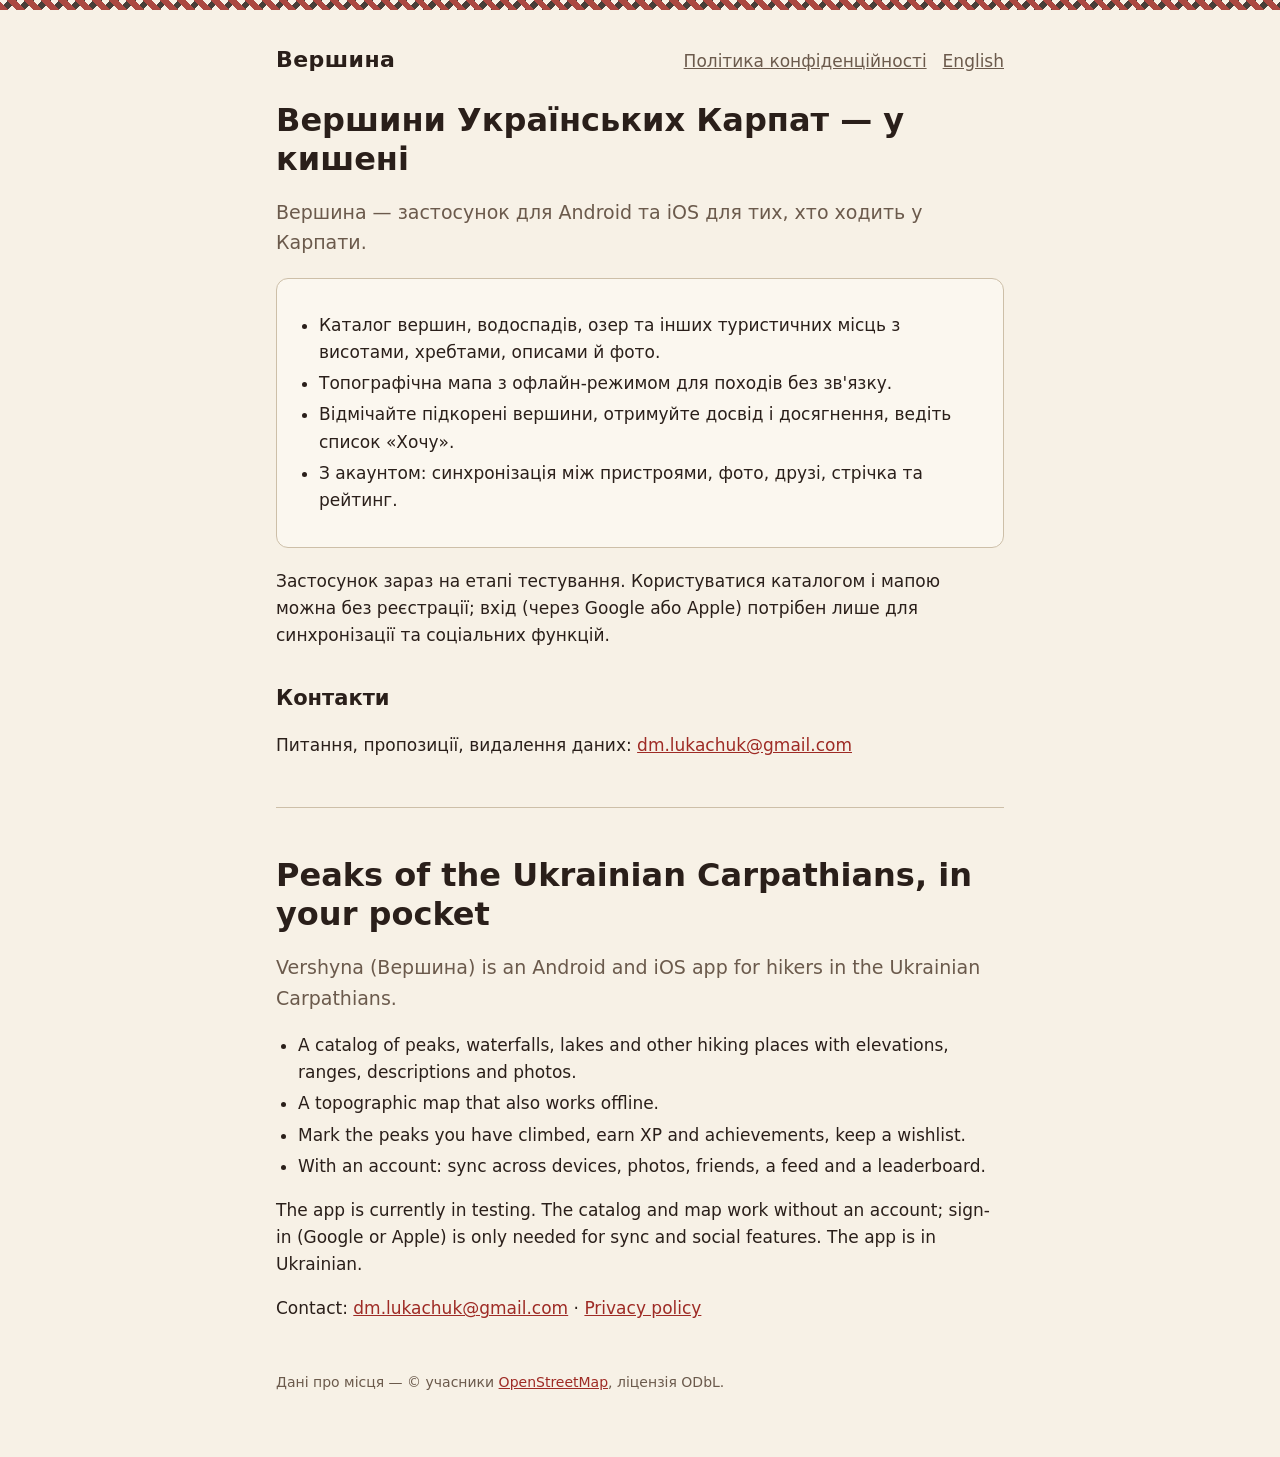
==== index.html @ f3897700 "Home page and privacy policy Co-Authored-By: Claude Opus 5.5 <noreply@anthropic.com> Claude-Session:" ====
<!doctype html>
<html lang="uk">
<head>
<meta charset="utf-8">
<meta name="viewport" content="width=device-width, initial-scale=1">
<title>Вершина — вершини Українських Карпат</title>
<meta name="description" content="Вершина — застосунок для туристів: каталог вершин, водоспадів і озер Українських Карпат, мапа, підкорені вершини, досягнення та рейтинг.">
<link rel="stylesheet" href="style.css">
</head>
<body>
<div class="band"></div>
<main>
  <header class="site">
    <a class="brand" href="./">Вершина</a>
    <nav><a href="privacy.html">Політика конфіденційності</a><a href="#en">English</a></nav>
  </header>

  <h1>Вершини Українських Карпат — у кишені</h1>
  <p class="lead">Вершина — застосунок для Android та iOS для тих, хто ходить у Карпати.</p>

  <div class="card">
    <ul>
      <li>Каталог вершин, водоспадів, озер та інших туристичних місць з висотами, хребтами, описами й фото.</li>
      <li>Топографічна мапа з офлайн-режимом для походів без зв'язку.</li>
      <li>Відмічайте підкорені вершини, отримуйте досвід і досягнення, ведіть список «Хочу».</li>
      <li>З акаунтом: синхронізація між пристроями, фото, друзі, стрічка та рейтинг.</li>
    </ul>
  </div>

  <p>Застосунок зараз на етапі тестування. Користуватися каталогом і мапою можна без реєстрації; вхід (через Google або Apple) потрібен лише для синхронізації та соціальних функцій.</p>

  <h2>Контакти</h2>
  <p>Питання, пропозиції, видалення даних: <a href="mailto:dm.lukachuk@gmail.com">dm.lukachuk@gmail.com</a></p>

  <hr id="en">

  <h1 lang="en">Peaks of the Ukrainian Carpathians, in your pocket</h1>
  <div lang="en">
    <p class="lead">Vershyna (Вершина) is an Android and iOS app for hikers in the Ukrainian Carpathians.</p>
    <ul>
      <li>A catalog of peaks, waterfalls, lakes and other hiking places with elevations, ranges, descriptions and photos.</li>
      <li>A topographic map that also works offline.</li>
      <li>Mark the peaks you have climbed, earn XP and achievements, keep a wishlist.</li>
      <li>With an account: sync across devices, photos, friends, a feed and a leaderboard.</li>
    </ul>
    <p>The app is currently in testing. The catalog and map work without an account; sign-in (Google or Apple) is only needed for sync and social features. The app is in Ukrainian.</p>
    <p>Contact: <a href="mailto:dm.lukachuk@gmail.com">dm.lukachuk@gmail.com</a> · <a href="privacy.html#en">Privacy policy</a></p>
  </div>

  <footer>
    Дані про місця — © учасники <a href="https://www.openstreetmap.org/copyright">OpenStreetMap</a>, ліцензія ODbL.
  </footer>
</main>
</body>
</html>
---- style.css ----
:root {
  --bg: #F7F1E6;
  --surface: #FBF7EF;
  --border: #CDBFA8;
  --text: #2A1F1A;
  --muted: #6B5A4C;
  --primary: #9E2B25;
  --forest: #3C5A3A;
}
@media (prefers-color-scheme: dark) {
  :root {
    --bg: #1E1713;
    --surface: #2A211C;
    --border: #4A3D33;
    --text: #F1E8DA;
    --muted: #BFB1A0;
    --primary: #E07A6F;
    --forest: #9DBB98;
  }
}
* { box-sizing: border-box; }
html { -webkit-text-size-adjust: 100%; }
body {
  margin: 0;
  background: var(--bg);
  color: var(--text);
  font: 17px/1.6 Inter, system-ui, -apple-system, "Segoe UI", Roboto, sans-serif;
}
.band {
  height: 10px;
  background:
    repeating-linear-gradient(45deg, var(--primary) 0 6px, transparent 6px 12px),
    repeating-linear-gradient(-45deg, var(--text) 0 6px, transparent 6px 12px);
  opacity: .85;
}
main { max-width: 760px; margin: 0 auto; padding: 32px 16px 64px; }
header.site { display: flex; align-items: baseline; justify-content: space-between; gap: 12px; flex-wrap: wrap; margin-bottom: 24px; }
header.site a.brand { font-weight: 800; font-size: 22px; color: var(--text); text-decoration: none; letter-spacing: .02em; }
nav a { color: var(--muted); margin-left: 16px; }
nav a:first-child { margin-left: 0; }
h1 { font-size: 32px; line-height: 1.2; margin: 8px 0 8px; }
h2 { font-size: 21px; margin: 32px 0 8px; }
h3 { font-size: 17px; margin: 20px 0 4px; }
a { color: var(--primary); }
.lead { font-size: 19px; color: var(--muted); }
.card { background: var(--surface); border: 1px solid var(--border); border-radius: 12px; padding: 16px 20px; margin: 20px 0; }
.muted { color: var(--muted); }
ul { padding-left: 22px; }
li { margin: 4px 0; }
hr { border: 0; border-top: 1px solid var(--border); margin: 48px 0; }
footer { margin-top: 48px; font-size: 14px; color: var(--muted); }
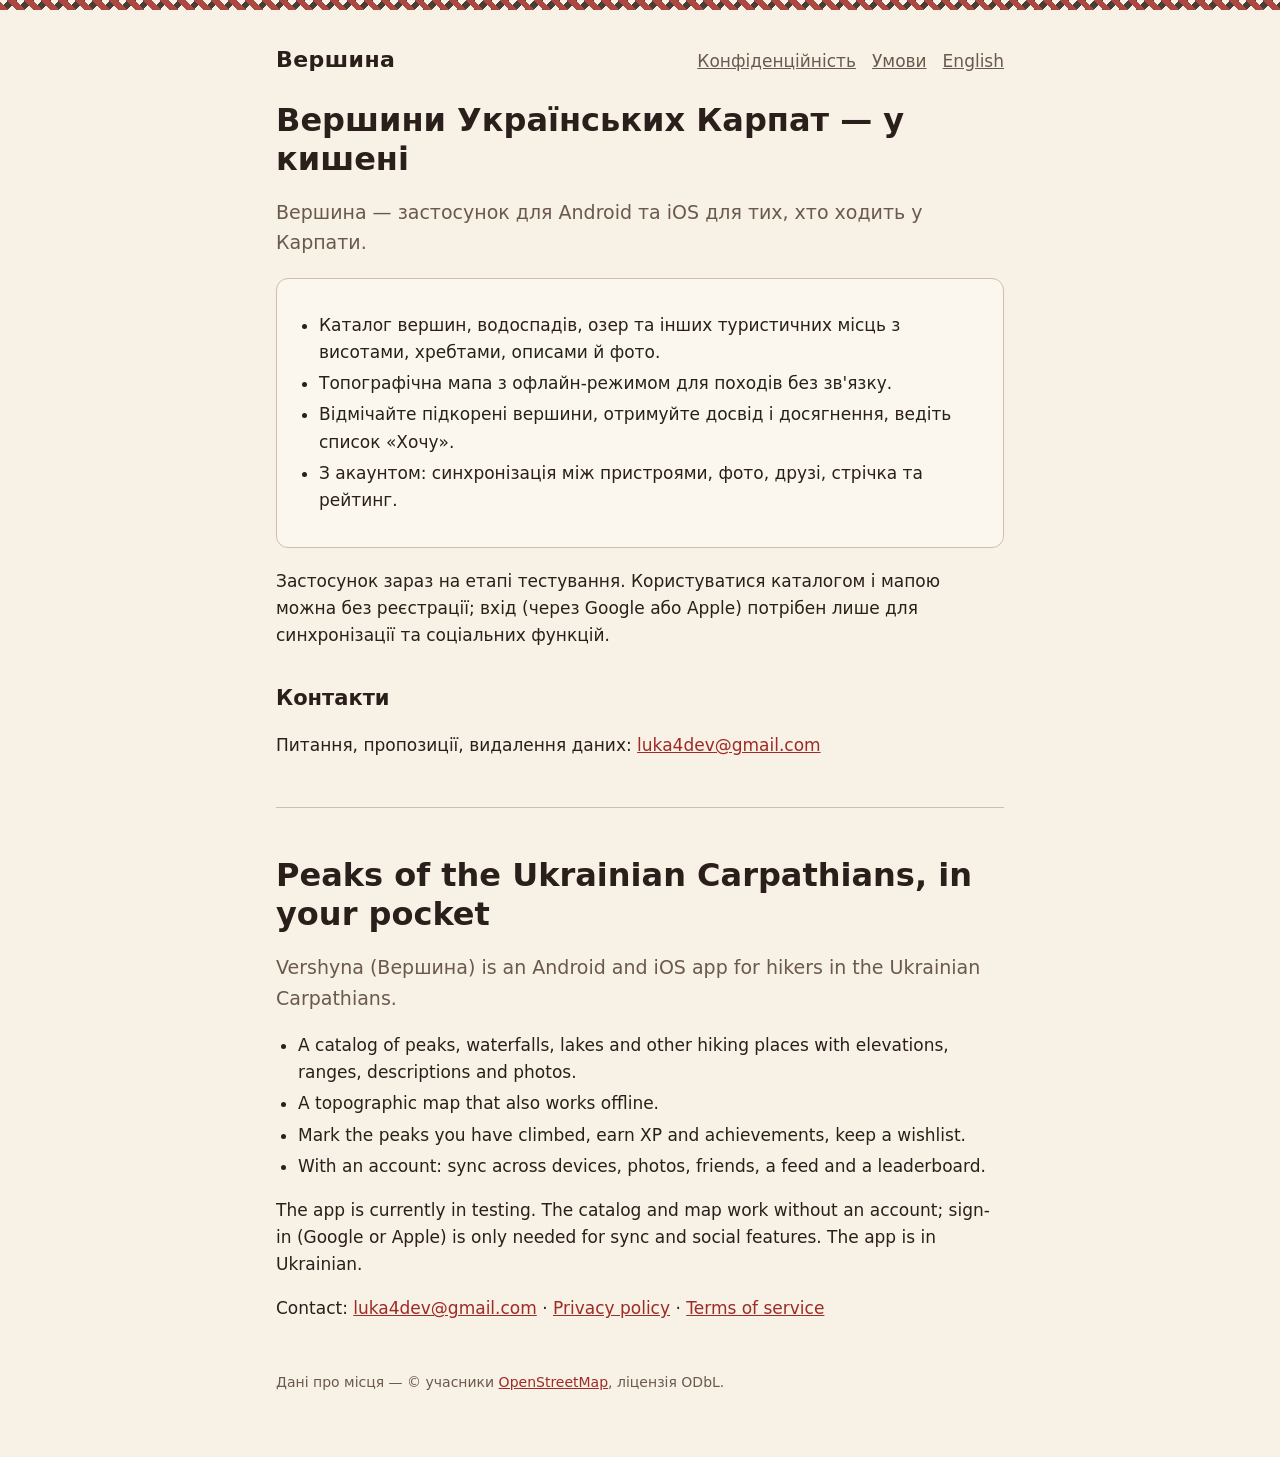
==== commit 6a55c89f: "Terms of service; contact email luka4dev@gmail.com Co-Authored-By: Claude Opus 5.5 <noreply@anthropi" ====
--- a/index.html
+++ b/index.html
@@ -3,6 +3,7 @@
 <head>
 <meta charset="utf-8">
 <meta name="viewport" content="width=device-width, initial-scale=1">
+<meta name="google-site-verification" content="HWtvPHT6k69fjXebC8v9ps20vwsoj0DJlfXnHzNqT5U" />
 <title>Вершина — вершини Українських Карпат</title>
 <meta name="description" content="Вершина — застосунок для туристів: каталог вершин, водоспадів і озер Українських Карпат, мапа, підкорені вершини, досягнення та рейтинг.">
 <link rel="stylesheet" href="style.css">
@@ -12,7 +13,7 @@
 <main>
   <header class="site">
     <a class="brand" href="./">Вершина</a>
-    <nav><a href="privacy.html">Політика конфіденційності</a><a href="#en">English</a></nav>
+    <nav><a href="privacy.html">Конфіденційність</a><a href="terms.html">Умови</a><a href="#en">English</a></nav>
   </header>
 
   <h1>Вершини Українських Карпат — у кишені</h1>
@@ -30,7 +31,7 @@
   <p>Застосунок зараз на етапі тестування. Користуватися каталогом і мапою можна без реєстрації; вхід (через Google або Apple) потрібен лише для синхронізації та соціальних функцій.</p>
 
   <h2>Контакти</h2>
-  <p>Питання, пропозиції, видалення даних: <a href="mailto:dm.lukachuk@gmail.com">dm.lukachuk@gmail.com</a></p>
+  <p>Питання, пропозиції, видалення даних: <a href="mailto:luka4dev@gmail.com">luka4dev@gmail.com</a></p>
 
   <hr id="en">
 
@@ -44,7 +45,7 @@
       <li>With an account: sync across devices, photos, friends, a feed and a leaderboard.</li>
     </ul>
     <p>The app is currently in testing. The catalog and map work without an account; sign-in (Google or Apple) is only needed for sync and social features. The app is in Ukrainian.</p>
-    <p>Contact: <a href="mailto:dm.lukachuk@gmail.com">dm.lukachuk@gmail.com</a> · <a href="privacy.html#en">Privacy policy</a></p>
+    <p>Contact: <a href="mailto:luka4dev@gmail.com">luka4dev@gmail.com</a> · <a href="privacy.html#en">Privacy policy</a> · <a href="terms.html#en">Terms of service</a></p>
   </div>
 
   <footer>
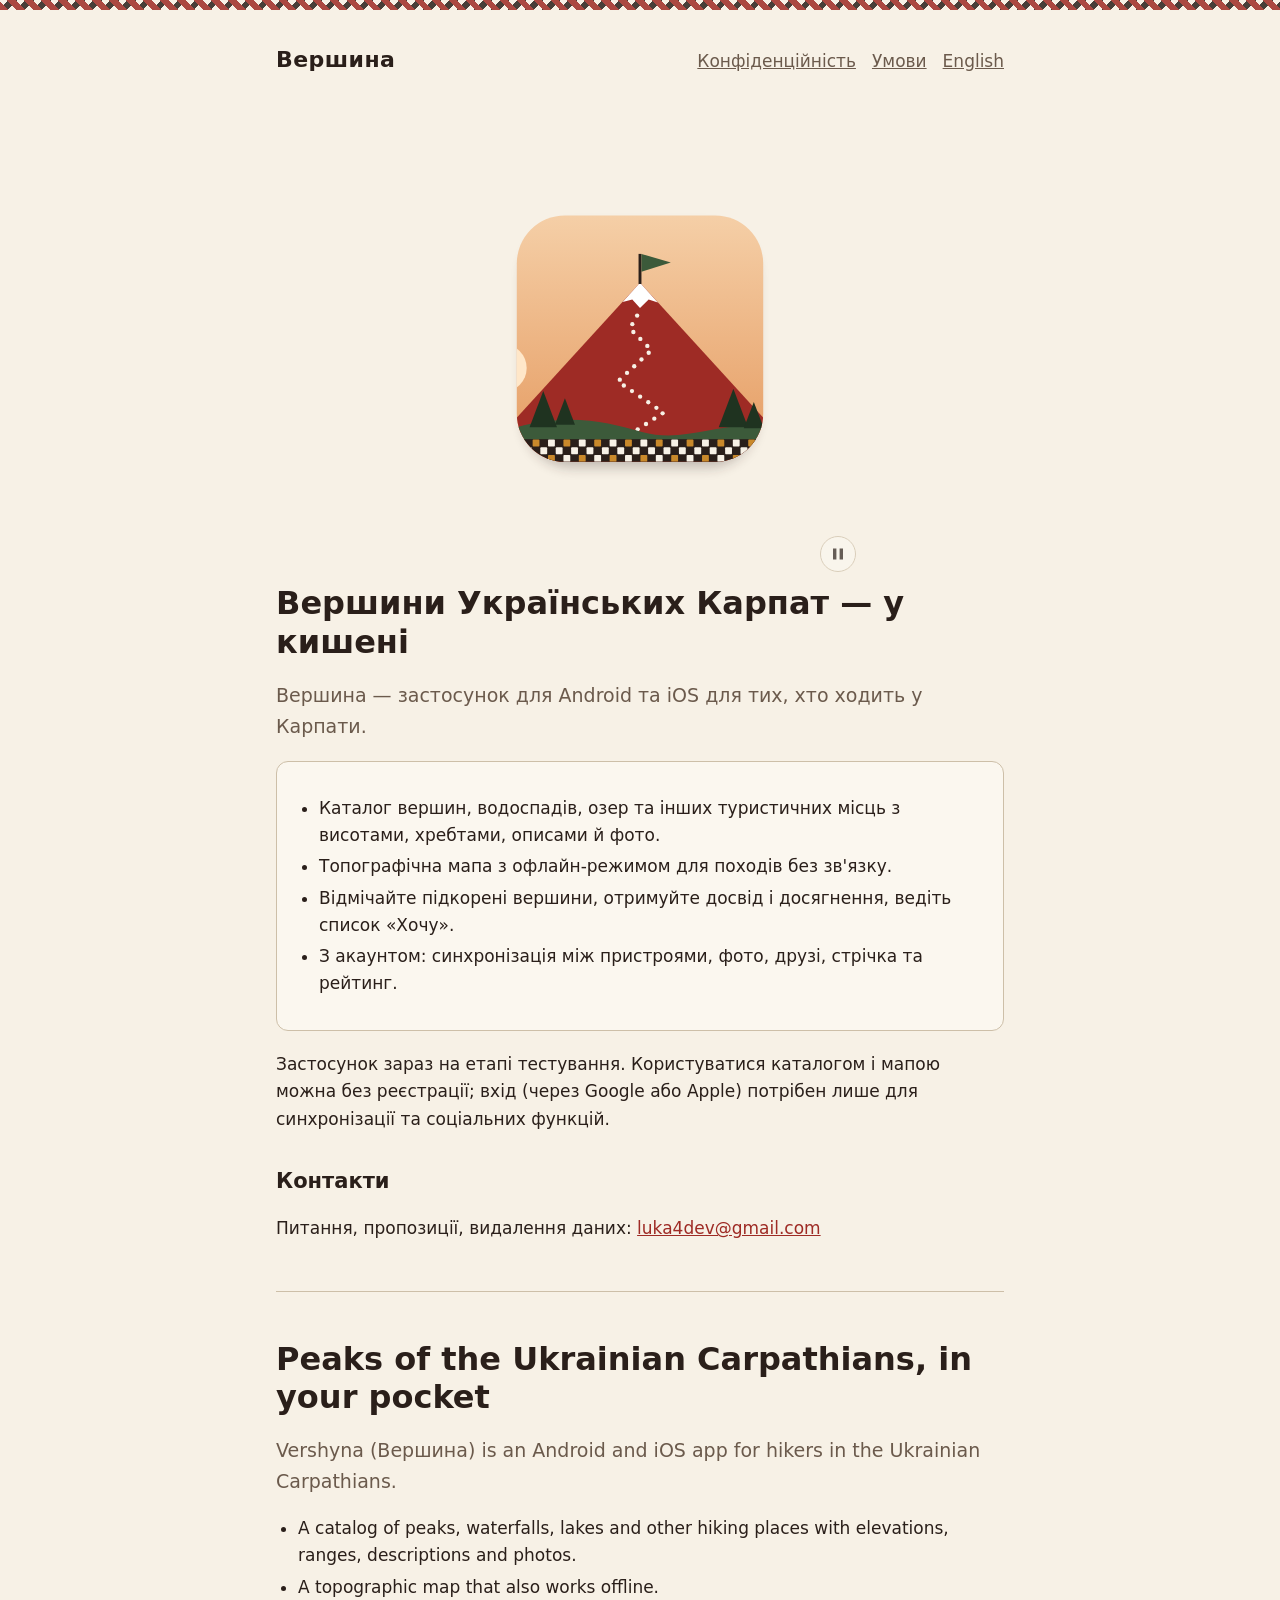
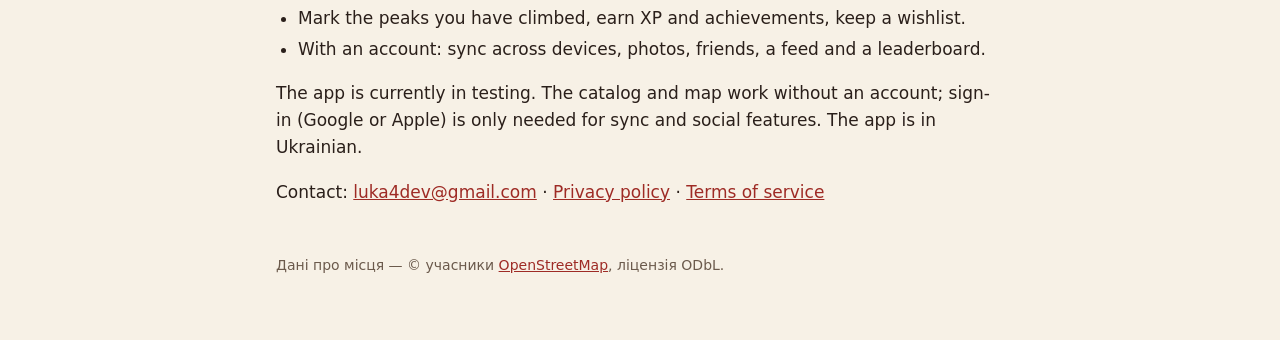
==== commit a2ba6f88: "Home page: day/night promo animation of the app icon, favicon The new app icon scene lives through a" ====
--- a/index.html
+++ b/index.html
@@ -6,7 +6,9 @@
 <meta name="google-site-verification" content="HWtvPHT6k69fjXebC8v9ps20vwsoj0DJlfXnHzNqT5U" />
 <title>Вершина — вершини Українських Карпат</title>
 <meta name="description" content="Вершина — застосунок для туристів: каталог вершин, водоспадів і озер Українських Карпат, мапа, підкорені вершини, досягнення та рейтинг.">
+<link rel="icon" type="image/svg+xml" href="assets/icon.svg">
 <link rel="stylesheet" href="style.css">
+<script src="js/promo.js" defer></script>
 </head>
 <body>
 <div class="band"></div>
@@ -15,6 +17,13 @@
     <a class="brand" href="./">Вершина</a>
     <nav><a href="privacy.html">Конфіденційність</a><a href="terms.html">Умови</a><a href="#en">English</a></nav>
   </header>
+
+  <figure class="promo" id="promo">
+    <div class="promo-stage">
+      <img src="assets/icon.svg" width="256" height="256" alt="Іконка застосунку Вершина: червона вершина з прапорцем і стежкою, сонце на вечірньому небі">
+    </div>
+    <button type="button" class="promo-toggle" hidden data-pause="Пауза" data-play="Відтворити"></button>
+  </figure>
 
   <h1>Вершини Українських Карпат — у кишені</h1>
   <p class="lead">Вершина — застосунок для Android та iOS для тих, хто ходить у Карпати.</p>
--- a/style.css
+++ b/style.css
@@ -49,3 +49,17 @@
 li { margin: 4px 0; }
 hr { border: 0; border-top: 1px solid var(--border); margin: 48px 0; }
 footer { margin-top: 48px; font-size: 14px; color: var(--muted); }
+
+/* Home-page promo animation (js/promo.js). Without JS the stage shows the static icon. */
+.promo { position: relative; margin: 0 auto 8px; max-width: 440px; }
+.promo-stage { aspect-ratio: 1000 / 1080; display: flex; align-items: center; justify-content: center; }
+.promo-stage img { width: 52%; height: auto; filter: drop-shadow(0 10px 14px rgba(42, 31, 26, .25)); }
+.promo-stage svg { display: block; width: 100%; height: 100%; }
+.promo-toggle {
+  position: absolute; right: 4px; bottom: 4px; width: 36px; height: 36px; padding: 0;
+  display: flex; align-items: center; justify-content: center;
+  border: 1px solid var(--border); border-radius: 50%; background: var(--surface); color: var(--text);
+  cursor: pointer; opacity: .7;
+}
+.promo-toggle[hidden] { display: none; }
+.promo-toggle:hover, .promo-toggle:focus-visible { opacity: 1; }
